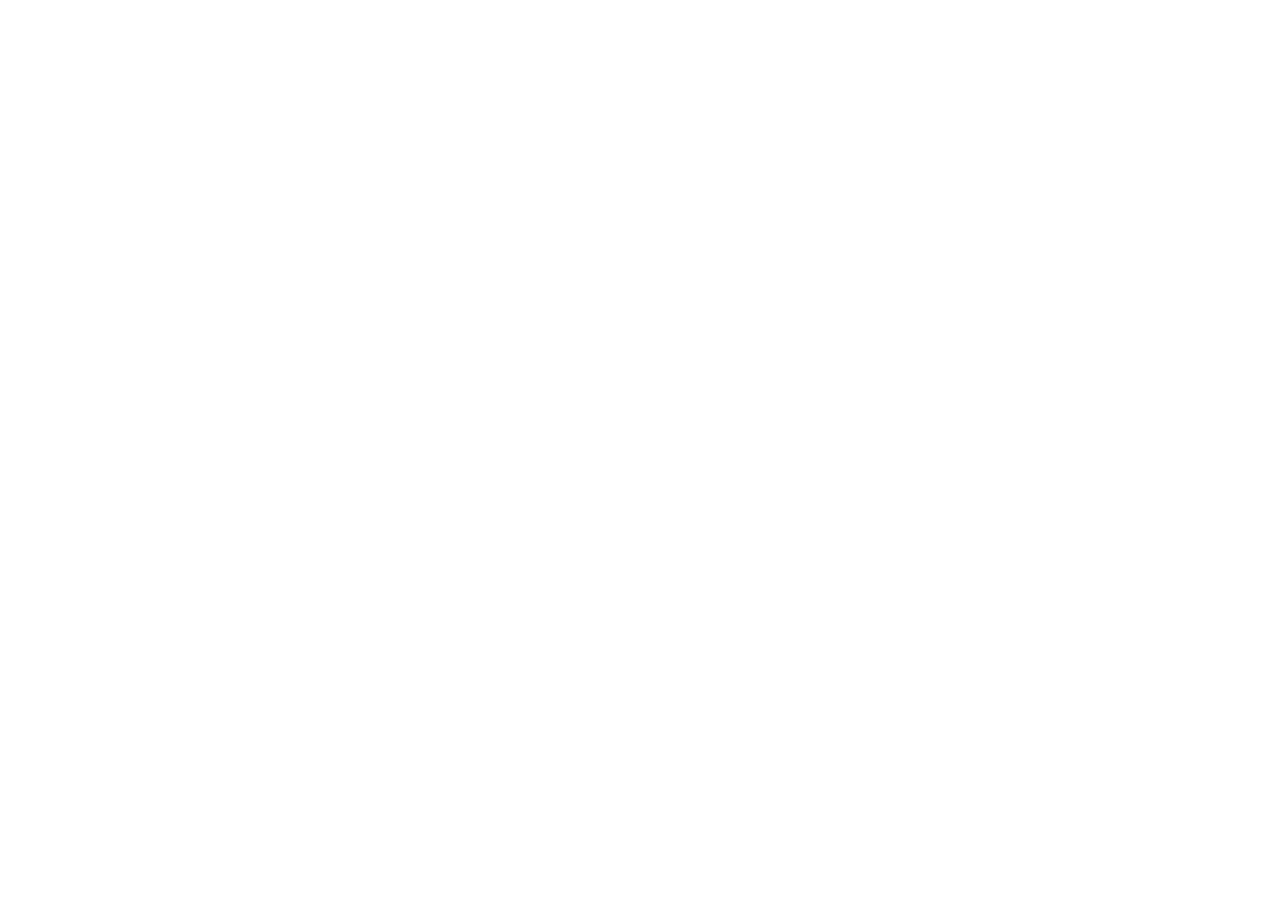
==== index.html @ 430679e2 "Initial commit" ====
<!DOCTYPE html>
<html lang="en">
  <head>
    <meta charset="UTF-8" />
    <meta name="viewport" content="width=device-width, initial-scale=1.0" />
    <link rel="stylesheet" href="css/style.css" />
    <title>Your Name</title>
  </head>
  <body>
   
  </body>
</html>
---- css/style.css ----
body {

  }

/****************   Nav Section **********************/
nav {
	
}

/***********************  Footer Section   **************************/
footer {
	
}

/*********** Splash Page ************************/
header {

}

header h1 {
  
}

header img {
}

.address {
 
}

.tagline {
  
}

/************* Sections ********************/
hr {

}

section h3 {
  
}

section dl {
  
}

section ul {

}

section a {

}

section a:hover {
}

/**************   Projects   *****************/
.three-col {
	
}

.card img {

}

.card {
  
}

/**************   Responsiveness   *****************/
@media (max-width: 680px) {
    nav {
      
    }

    .three-col {
      
    }
}

/**************   Contact Page   *****************/
.one-col {

}

input {
  

}

textarea {
   
}
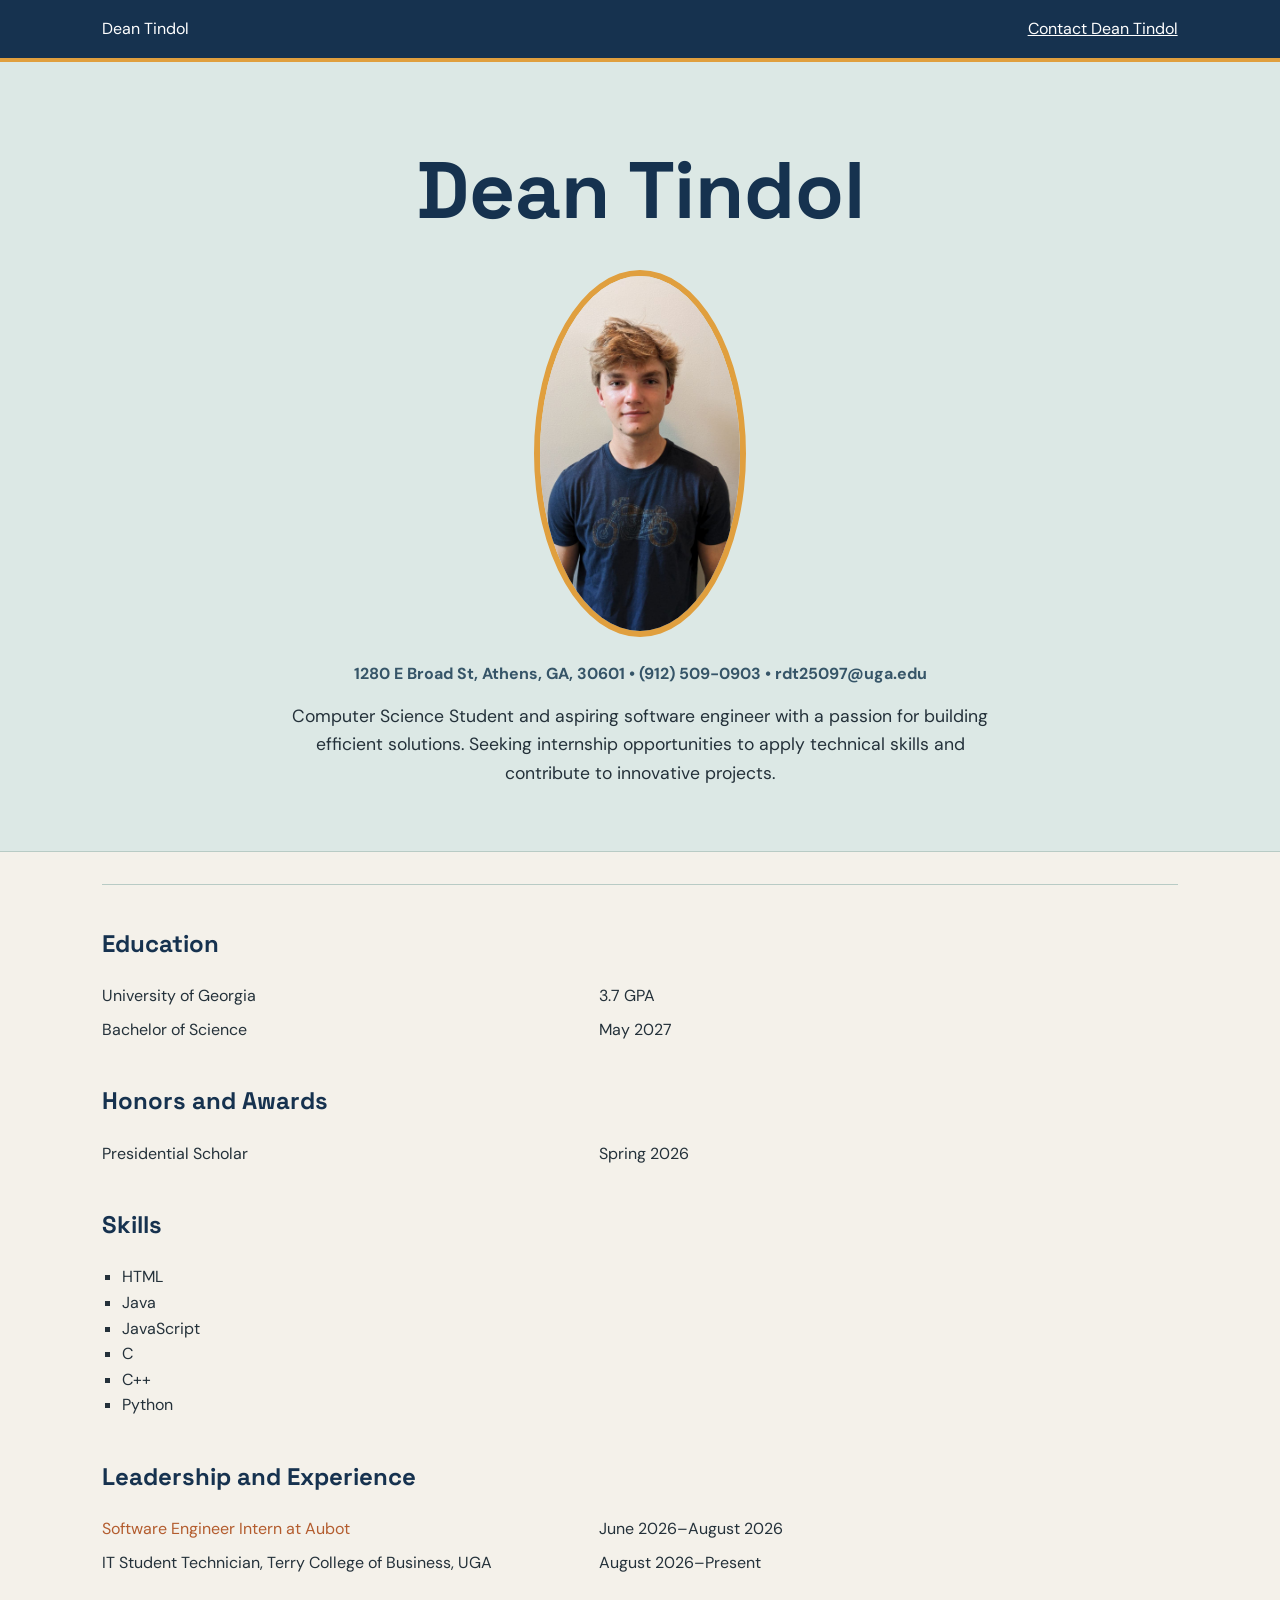
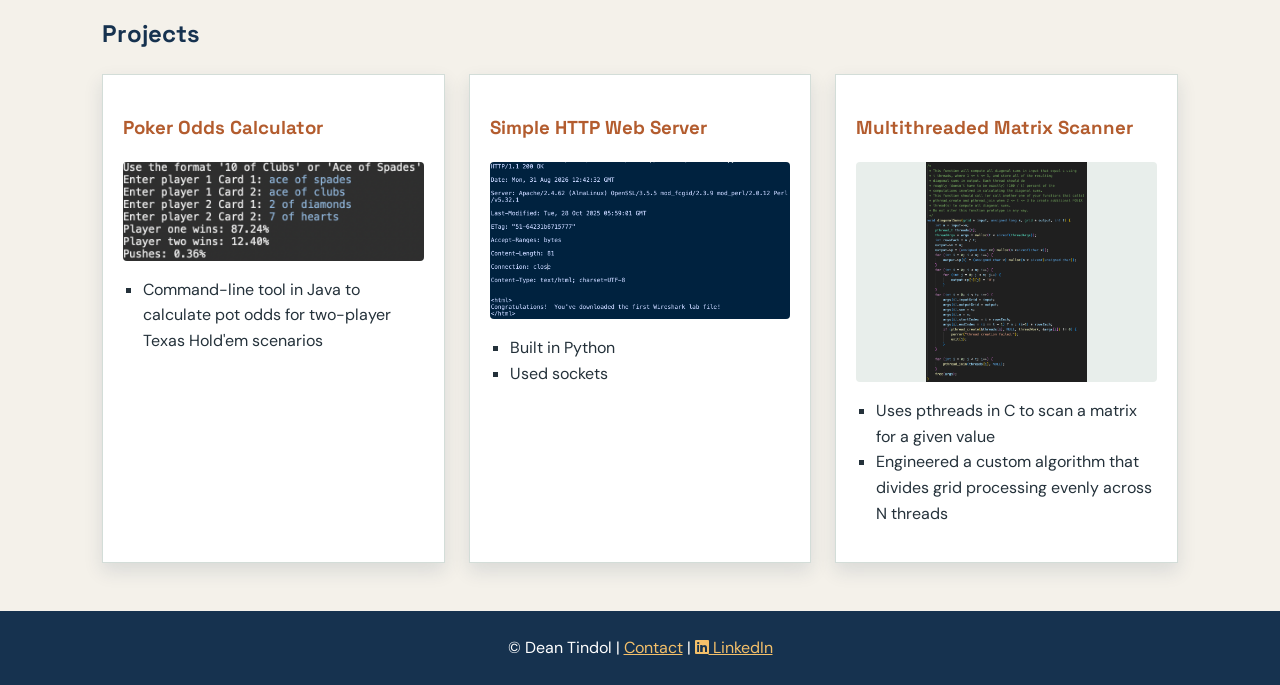
==== commit bb86580d: "first commit" ====
--- a/index.html
+++ b/index.html
@@ -1,12 +1,103 @@
-<!DOCTYPE html>
-<html lang="en">
-  <head>
-    <meta charset="UTF-8" />
-    <meta name="viewport" content="width=device-width, initial-scale=1.0" />
-    <link rel="stylesheet" href="css/style.css" />
-    <title>Your Name</title>
-  </head>
-  <body>
-   
-  </body>
-</html>
+<!DOCTYPE html>
+<html lang="en">
+  <head>
+    <meta charset="UTF-8" />
+    <meta name="viewport" content="width=device-width, initial-scale=1.0" />
+    <title>Dean Tindol</title>
+    <link rel="preconnect" href="https://fonts.googleapis.com">
+    <link rel="preconnect" href="https://fonts.gstatic.com" crossorigin>
+    <link href="https://fonts.googleapis.com/css2?family=DM+Sans:wght@400;500;700&family=Space+Grotesk:wght@500;600;700&display=swap" rel="stylesheet">
+    <link rel="stylesheet" href="css/style.css">
+    <link rel="stylesheet" href="https://cdnjs.cloudflare.com/ajax/libs/font-awesome/6.4.0/css/all.min.css">
+  </head>
+  <body>
+    <nav>
+      <p>Dean Tindol</p>
+      <p><a href="contact.html">Contact Dean Tindol</a></p>
+    </nav>
+
+    <header>
+      <h1>Dean Tindol</h1>
+      <img src="images/DeanTindolPhoto.jpg" alt="Dean Tindol headshot" width="200">
+      <p class="address">1280 E Broad St, Athens, GA, 30601 &bull; (912) 509-0903 &bull; rdt25097@uga.edu</p>
+      <p class="tagline">Computer Science Student and aspiring software engineer with a passion for building efficient solutions. Seeking internship opportunities to apply technical skills and contribute to innovative projects.</p>
+    </header>
+
+    <hr>
+
+    <section>
+      <h2>Education</h2>
+      <dl>
+        <dt>University of Georgia</dt>
+        <dd>3.7 GPA</dd>
+        <dt>Bachelor of Science</dt>
+        <dd>May 2027</dd>
+      </dl>
+    </section>
+
+    <section>
+      <h2>Honors and Awards</h2>
+      <dl>
+        <dt>Presidential Scholar</dt>
+        <dd>Spring 2026</dd>
+      </dl>
+    </section>
+
+    <section>
+      <h2>Skills</h2>
+      <ul>
+        <li>HTML</li>
+        <li>Java</li>
+        <li>JavaScript</li>
+        <li>C</li>
+        <li>C++</li>
+        <li>Python</li>
+      </ul>
+    </section>
+
+    <section>
+      <h2>Leadership and Experience</h2>
+      <dl>
+        <dt><a href="https://aubot.com" target="_blank">Software Engineer Intern at Aubot</a></dt>
+        <dd>June 2026–August 2026</dd>
+        <dt>IT Student Technician, Terry College of Business, UGA</dt>
+        <dd>August 2026–Present</dd>
+      </dl>
+    </section>
+
+    <section>
+      <h2>Projects</h2>
+      <div class="three-col">
+        <div class="card">
+          <h3>Poker Odds Calculator</h3>
+          <img src="images/Poker.png" alt="Poker Odds Calculator">
+          <ul>
+            <li>Command-line tool in Java to calculate pot odds for two-player Texas Hold'em scenarios</li>
+          </ul>
+        </div>
+
+        <div class="card">
+          <h3>Simple HTTP Web Server</h3>
+          <img src="images/SimpleWebServer.png" alt="Simple HTTP Web Server">
+          <ul>
+            <li>Built in Python</li>
+            <li>Used sockets</li>
+          </ul>
+        </div>
+
+        <div class="card">
+          <h3>Multithreaded Matrix Scanner</h3>
+          <img src="images/MatrixScanner.png" alt="Multithreaded Matrix Scanner">
+          <ul>
+            <li>Uses pthreads in C to scan a matrix for a given value</li>
+            <li>Engineered a custom algorithm that divides grid processing evenly across N threads</li>
+          </ul>
+        </div>
+      </div>
+    </section>
+
+    <footer>
+      <p>&copy; Dean Tindol | <a href="contact.html">Contact</a> | <a href="https://www.linkedin.com/in/deantindol" target="_blank"><i class="fab fa-linkedin"></i> LinkedIn</a></p>
+    </footer>
+  </body>
+</html>
--- a/css/style.css
+++ b/css/style.css
@@ -1,95 +1,179 @@
 body {
-
+  margin: 0;
+  background-color: #f4f1ea;
+  color: #24313a;
+  font-family: "DM Sans", sans-serif;
+  line-height: 1.6;
   }
 
 /****************   Nav Section **********************/
 nav {
-	
+  display: flex;
+  justify-content: space-between;
+  align-items: center;
+  padding: 1rem 8%;
+  background-color: #16324f;
+  color: #ffffff;
+  border-bottom: 4px solid #e09f3e;
 }
+
+nav p { margin: 0; }
+nav a { color: #ffffff; }
 
 /***********************  Footer Section   **************************/
 footer {
-	
+  display: flex;
+  justify-content: center;
+  padding: 1.5rem 8%;
+  background-color: #16324f;
+  color: #ffffff;
+  margin-top: 3rem;
 }
+
+footer p { margin: 0; }
+footer a { color: #f4c06a; }
 
 /*********** Splash Page ************************/
 header {
-
+  padding: 4rem 8%;
+  background-color: #dce8e5;
+  border-bottom: 1px solid #b8cbc5;
+  text-align: center;
 }
 
 header h1 {
-  
+  margin: 0 0 1rem;
+  font-family: "Space Grotesk", sans-serif;
+  font-size: clamp(2.5rem, 7vw, 5rem);
+  color: #16324f;
 }
 
 header img {
+  border: 6px solid #e09f3e;
+  border-radius: 50%;
+  object-fit: cover;
 }
 
 .address {
- 
+  font-weight: 700;
+  color: #365568;
 }
 
 .tagline {
-  
+  max-width: 700px;
+  margin: 1rem auto 0;
+  font-size: 1.1rem;
 }
 
 /************* Sections ********************/
 hr {
-
+  border: 0;
+  border-top: 1px solid #b8cbc5;
+  margin: 2rem 8%;
 }
 
 section h3 {
-  
+  font-family: "Space Grotesk", sans-serif;
+  color: #b35c2e;
+}
+
+section h2 {
+  font-family: "Space Grotesk", sans-serif;
+  color: #16324f;
 }
 
 section dl {
-  
+  display: grid;
+  grid-template-columns: minmax(11rem, 0.7fr) 1fr;
+  gap: 0.5rem 1.5rem;
 }
 
 section ul {
-
+  padding-left: 1.25rem;
+  list-style-type: square;
 }
 
 section a {
-
+  color: #b35c2e;
+  text-decoration: none;
 }
 
 section a:hover {
+  color: #16324f;
+  text-decoration: underline;
+}
+
+section {
+  max-width: 1100px;
+  margin: 2.5rem auto;
+  padding: 0 8%;
 }
 
 /**************   Projects   *****************/
 .three-col {
-	
+  display: grid;
+  grid-template-columns: repeat(3, 1fr);
+  gap: 1.5rem;
 }
 
 .card img {
-
+  display: block;
+  width: 100%;
+  height: auto;
+  max-height: 220px;
+  object-fit: contain;
+  object-position: center;
+  background-color: #e8eeeb;
+  border-radius: 4px;
 }
 
 .card {
-  
+  padding: 1.25rem;
+  background-color: #ffffff;
+  border: 1px solid #d3ddd8;
+  box-shadow: 0 8px 18px rgba(22, 50, 79, 0.12);
 }
 
 /**************   Responsiveness   *****************/
 @media (max-width: 680px) {
     nav {
-      
+    flex-direction: column;
+    gap: 0.5rem;
     }
 
     .three-col {
-      
+    grid-template-columns: 1fr;
+    max-width: 25rem;
+    margin: 0 auto;
     }
+
+  section dl { grid-template-columns: 1fr; }
 }
 
 /**************   Contact Page   *****************/
 .one-col {
-
+  display: grid;
+  grid-template-columns: 1fr;
+  gap: 0.75rem;
+  max-width: 600px;
+  margin: 0 auto;
 }
 
 input {
-  
+  width: 100%;
+  box-sizing: border-box;
+  padding: 0.7rem;
+  border: 1px solid #aabdb7;
+  border-radius: 4px;
+  font: inherit;
 
 }
 
 textarea {
-   
+  width: 100%;
+  box-sizing: border-box;
+  padding: 0.7rem;
+  border: 1px solid #aabdb7;
+  border-radius: 4px;
+  font: inherit;
 }
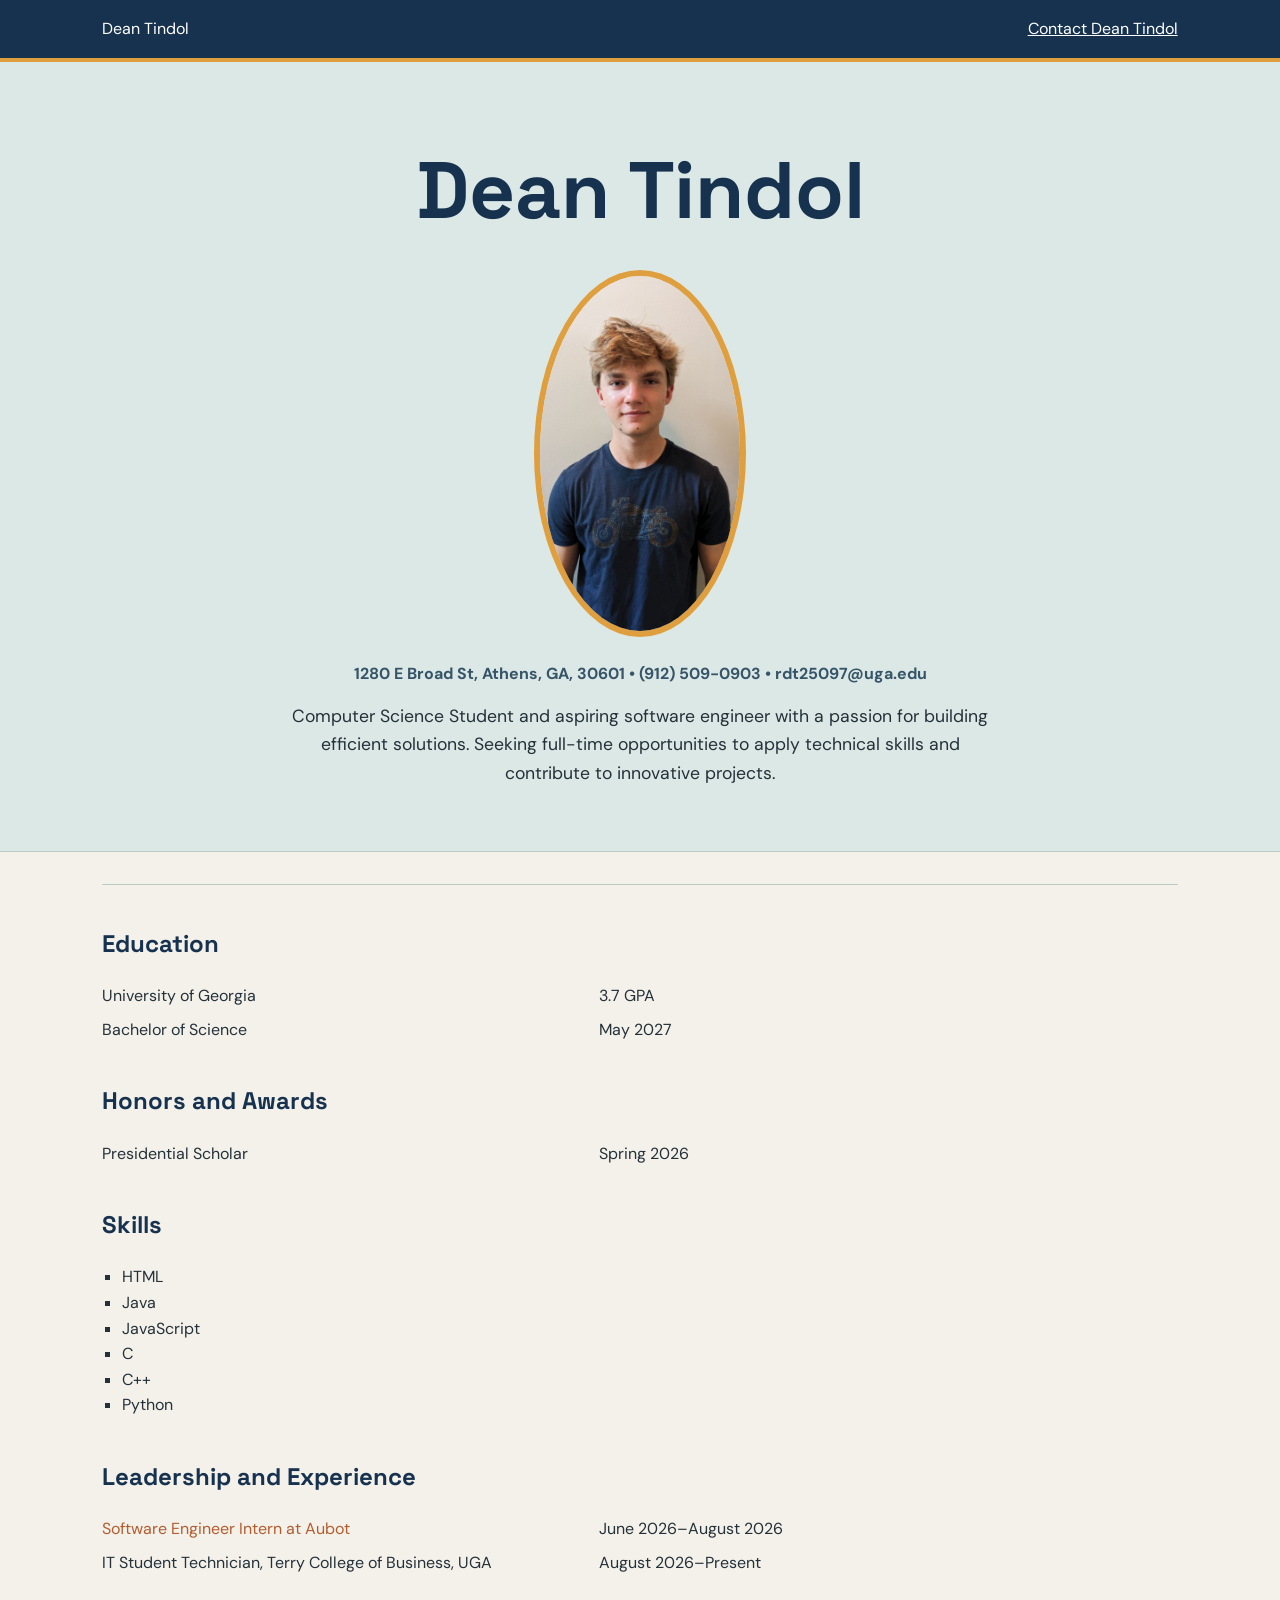
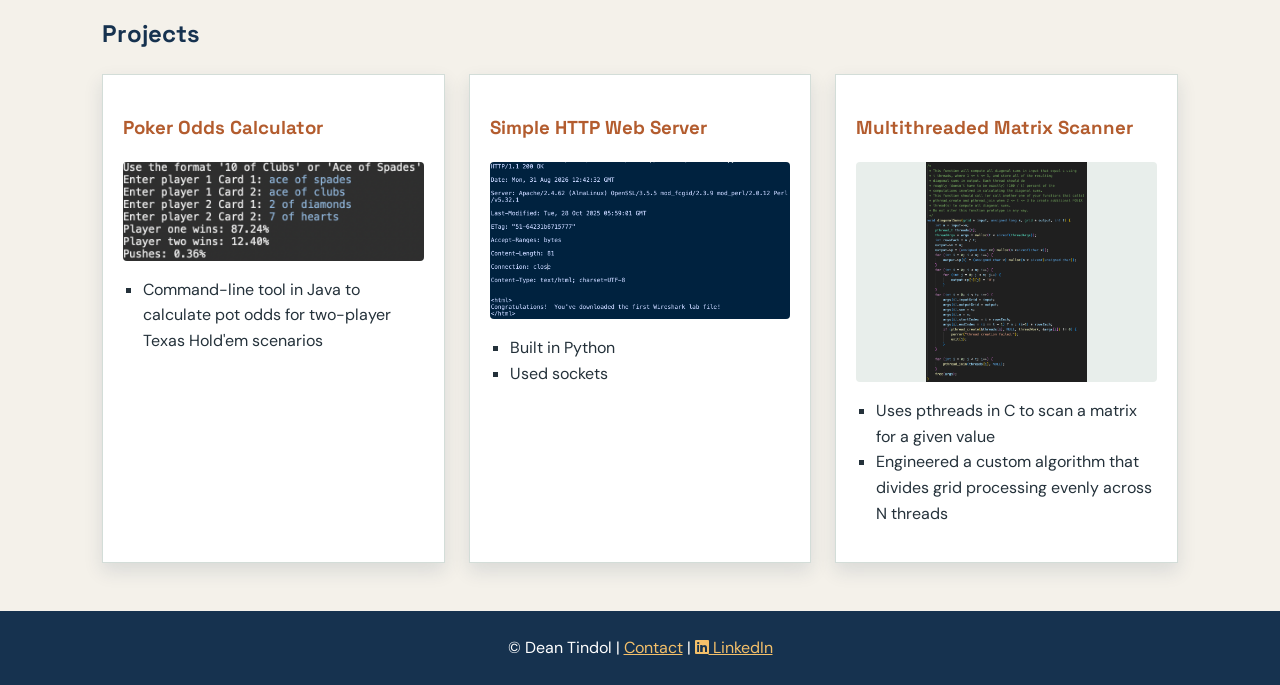
==== commit 56fea750: "changed tax on index" ====
--- a/index.html
+++ b/index.html
@@ -20,7 +20,7 @@
       <h1>Dean Tindol</h1>
       <img src="images/DeanTindolPhoto.jpg" alt="Dean Tindol headshot" width="200">
       <p class="address">1280 E Broad St, Athens, GA, 30601 &bull; (912) 509-0903 &bull; rdt25097@uga.edu</p>
-      <p class="tagline">Computer Science Student and aspiring software engineer with a passion for building efficient solutions. Seeking internship opportunities to apply technical skills and contribute to innovative projects.</p>
+      <p class="tagline">Computer Science Student and aspiring software engineer with a passion for building efficient solutions. Seeking full-time opportunities to apply technical skills and contribute to innovative projects.</p>
     </header>
 
     <hr>
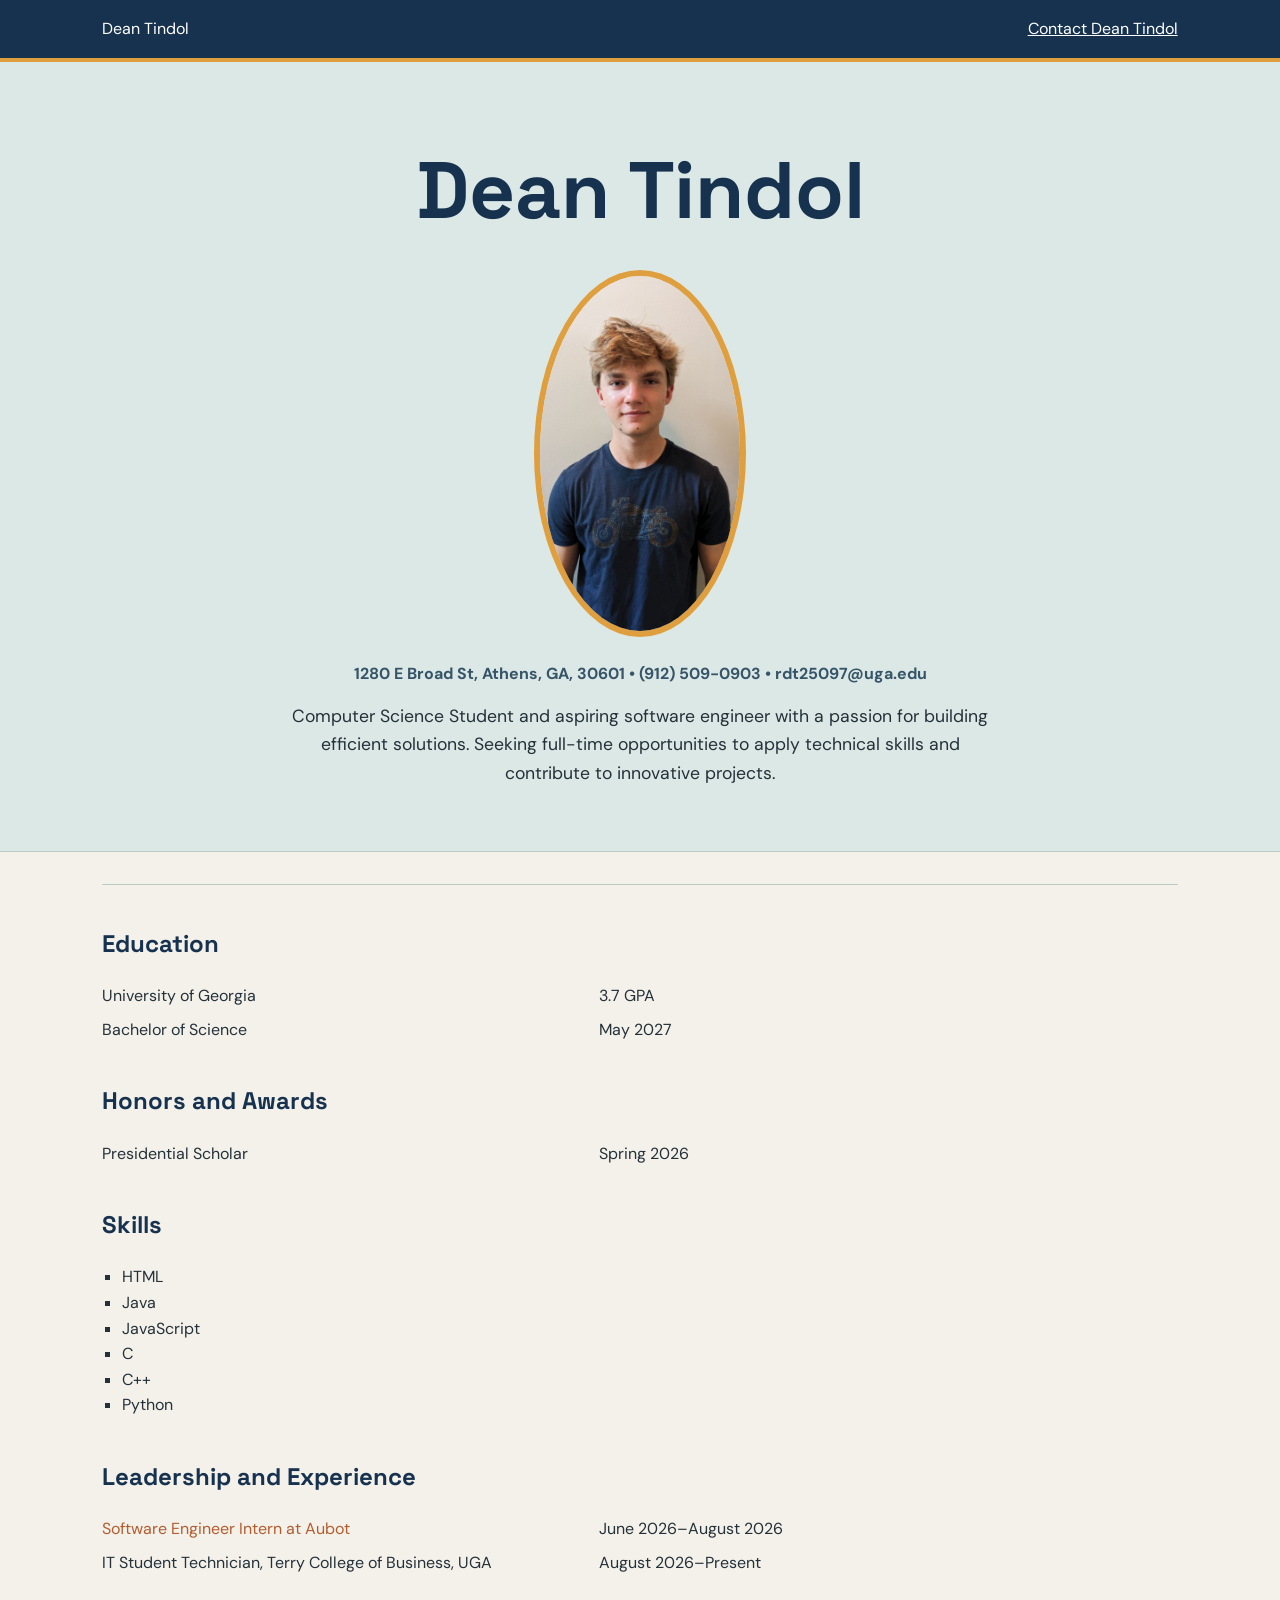
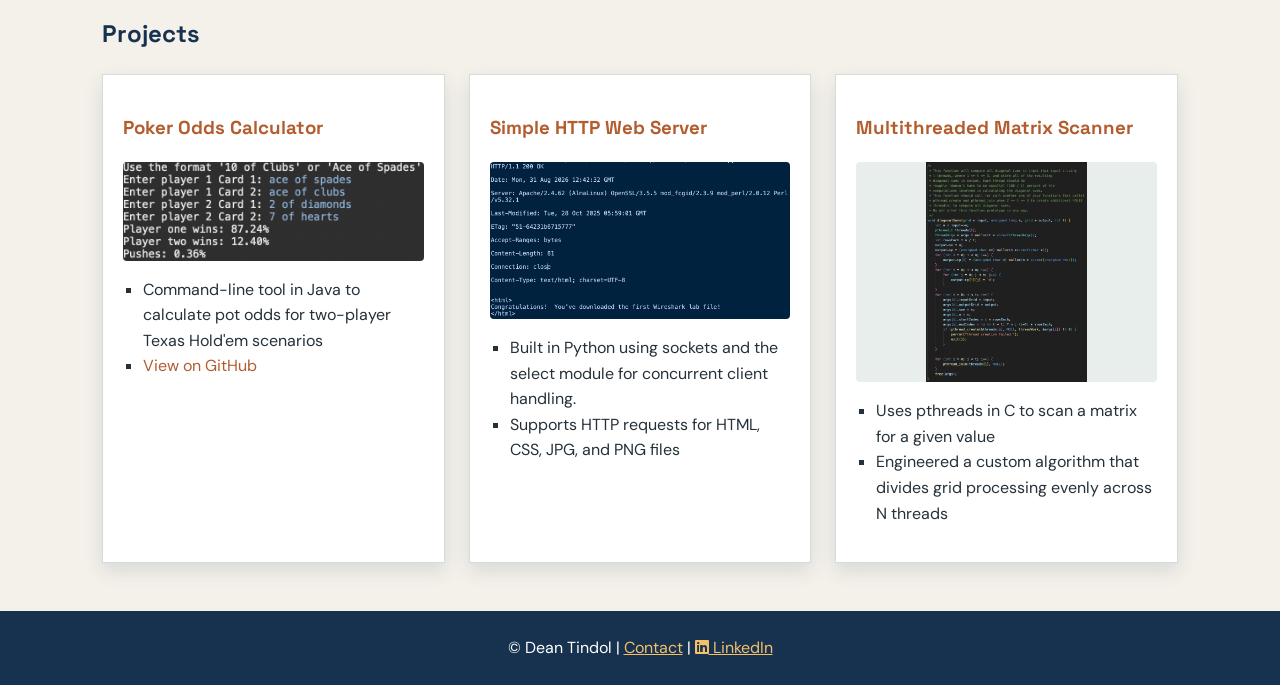
==== commit e7c0852e: "changes from peer reviews" ====
--- a/index.html
+++ b/index.html
@@ -73,6 +73,7 @@
           <img src="images/Poker.png" alt="Poker Odds Calculator">
           <ul>
             <li>Command-line tool in Java to calculate pot odds for two-player Texas Hold'em scenarios</li>
+            <li><a href="https://github.com/deantindol/Poker-Preflop-Pot-Odds" target="_blank">View on GitHub</a></li>
           </ul>
         </div>
 
@@ -80,8 +81,8 @@
           <h3>Simple HTTP Web Server</h3>
           <img src="images/SimpleWebServer.png" alt="Simple HTTP Web Server">
           <ul>
-            <li>Built in Python</li>
-            <li>Used sockets</li>
+            <li>Built in Python using sockets and the select module for concurrent client handling.</li>
+            <li>Supports HTTP requests for HTML, CSS, JPG, and PNG files</li>
           </ul>
         </div>
 
--- a/css/style.css
+++ b/css/style.css
@@ -151,6 +151,16 @@
 }
 
 /**************   Contact Page   *****************/
+.contact-heading,
+.contact-details,
+.contact-title {
+  text-align: center;
+}
+
+.contact-section {
+  text-align: center;
+}
+
 .one-col {
   display: grid;
   grid-template-columns: 1fr;
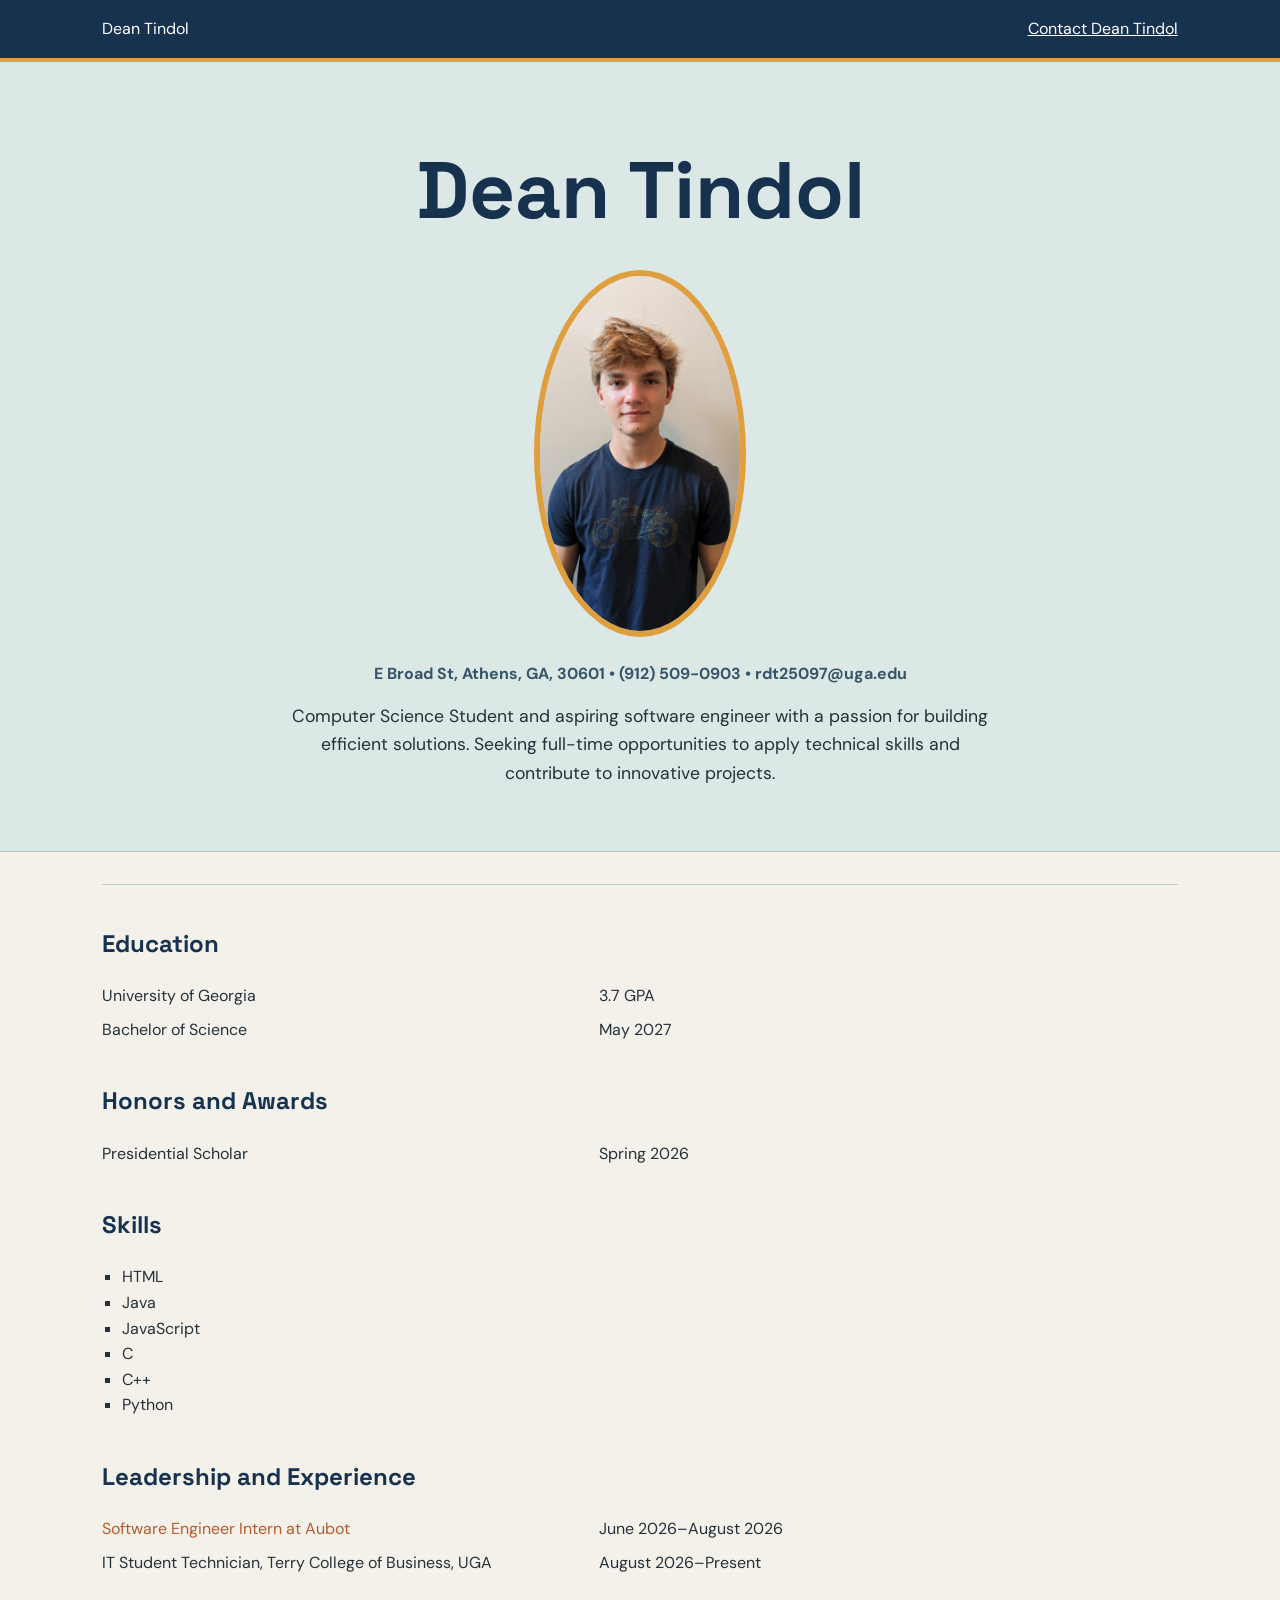
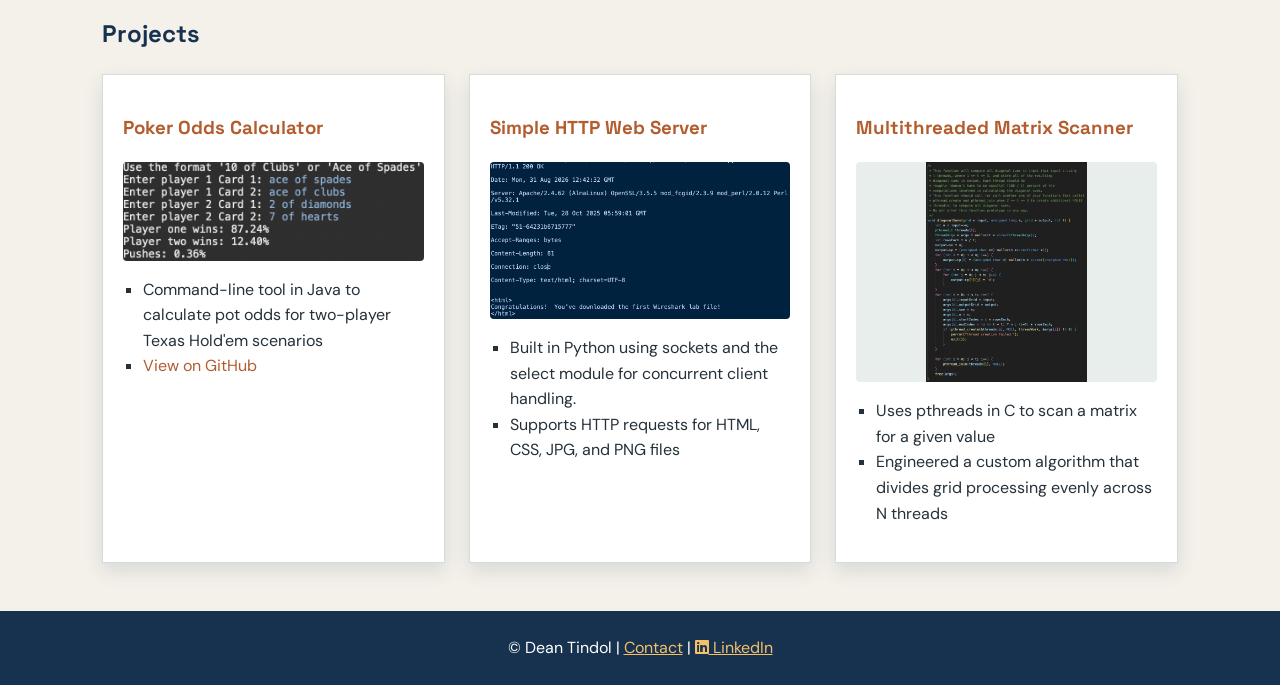
==== commit 6636edf3: "removed street number" ====
--- a/index.html
+++ b/index.html
@@ -19,7 +19,7 @@
     <header>
       <h1>Dean Tindol</h1>
       <img src="images/DeanTindolPhoto.jpg" alt="Dean Tindol headshot" width="200">
-      <p class="address">1280 E Broad St, Athens, GA, 30601 &bull; (912) 509-0903 &bull; rdt25097@uga.edu</p>
+      <p class="address">E Broad St, Athens, GA, 30601 &bull; (912) 509-0903 &bull; rdt25097@uga.edu</p>
       <p class="tagline">Computer Science Student and aspiring software engineer with a passion for building efficient solutions. Seeking full-time opportunities to apply technical skills and contribute to innovative projects.</p>
     </header>
 
